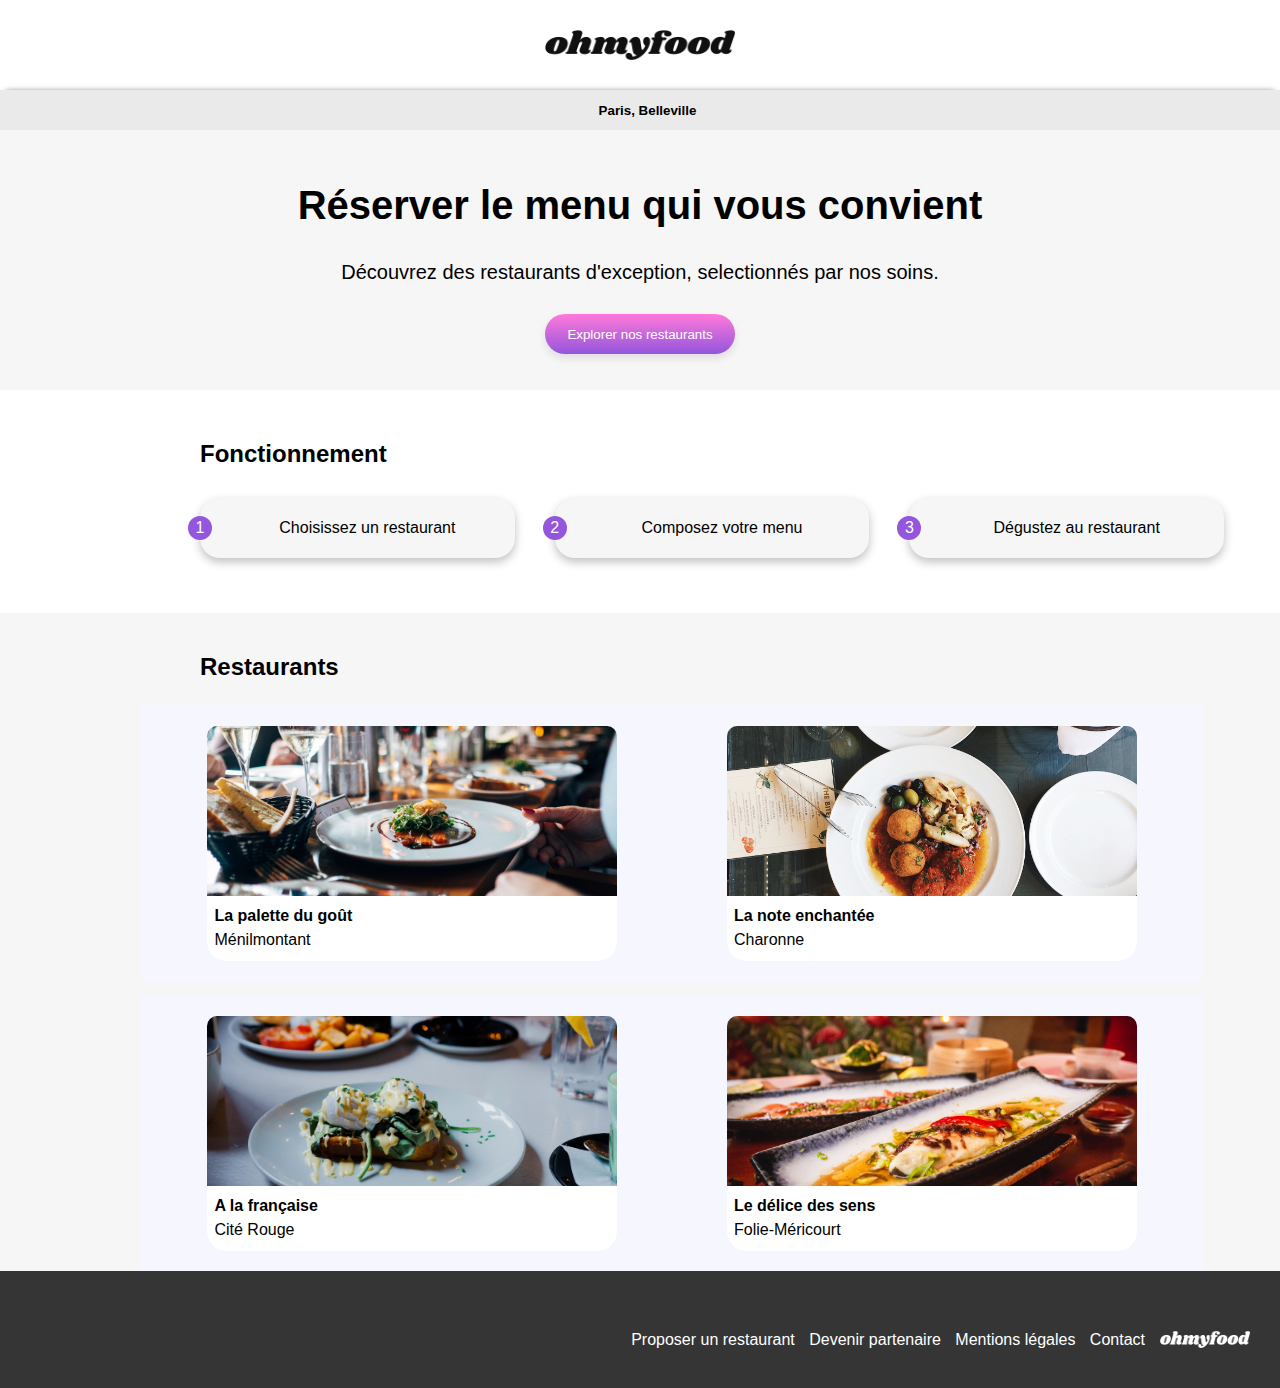
==== index.html @ 3a4f60ce "init" ====
<!DOCTYPE html>
<html lang="fr">

<head>
    <meta charset="UTF-8">
    <meta name="viewport" content="width=device-width, initial-scale=1.0">
    <title>Oh my food</title>
    <link rel="preconnect" href="https://fonts.googleapis.com">
    <link rel="preconnect" href="https://fonts.gstatic.com" crossorigin>
    <link href="https://fonts.googleapis.com/css2?family=Raleway:wght@400;500;700&display=swap" rel="stylesheet">
    <link rel="stylesheet" href="https://cdnjs.cloudflare.com/ajax/libs/font-awesome/6.2.1/css/all.min.css"
        integrity="sha512-MV7K8+y+gLIBoVD59lQIYicR65iaqukzvf/nwasF0nqhPay5w/9lJmVM2hMDcnK1OnMGCdVK+iQrJ7lzPJQd1w=="
        crossorigin="anonymous" referrerpolicy="no-referrer" />
    <link rel="stylesheet" href="./Sass/style.css">
</head>

<body class="index-page">
    <header>
        <div class="logo">
            <img class="img" src="/images/myfood.png" alt="logo">
        </div>
        <button class="btn ombre-btn"><span class="marge-logo"><i class="fas fa-map-marker-alt"></i></span>Paris,
            Belleville</button>
    </header>
    <section class="section-color">
        <h2>Réserver le menu qui vous convient</h2>
        <p>Découvrez des restaurants d'exception, selectionnés par nos soins.</p>
        <div class="btn-violet-position">
            <button class="btn-violet">Explorer nos restaurants</button>
        </div>
    </section>
    <main>
       
            <div class="mot-fonctionnement">
                <h2>Fonctionnement</h2>
            </div>

            <div class="btn-fonctionnement-position">
                <div class="btn-fonctionnement">
                    <div class="btn-rond"><span>1</span></div>
                    <i class="fa-solid fa-mobile-screen" aria-hidden="true"></i>
                    <p>Choisissez un restaurant</p>
                </div>


                <div class="btn-fonctionnement">
                    <div class="btn-rond"><span>2</span></div>
                    <i class="fa fa-list" aria-hidden="true"></i>
                    <p>Composez votre menu</p>
                </div>


                <div class="btn-fonctionnement">
                <div class="btn-rond"><span>3</span></div>
                <i class="fa-solid fa-store btn-fonctionnement-store"></i><p>Dégustez au restaurant</p>
            </div>
        </div>
        <article>
            <div class="titre-restaurant fond-restaurant-gris">
                <h2 class="titre-restaurant">Restaurants</h2>
            </div>
            <div class="fond-gris">
                <div class="fond-restaurant">
                    <img class="img-restaurant" src="/images/image.a.jpg" alt="image1">
                    <p class="texte-restaurant-gras">La palette du goût</p>
                    <p class="texte-restaurant">Ménilmontant</p>
                    <span class="span-coeur"><i class="fa-regular fa-heart"></i><i class="fa-solid fa-heart"></i></span>
                </div>
                <div class="fond-restaurant">
                    <img class="img-restaurant" src="/images/image.b.jpg" alt="image2">
                    <p class="texte-restaurant-gras">La note enchantée</p>
                    <p class="texte-restaurant">Charonne</p>
                    <span class="span-coeur"><i class="fa-regular fa-heart"></i><i class="fa-solid fa-heart"></i></span>
                </div>
            </div>
            <div class="fond-gris">
                <div class="fond-restaurant">
                    <img class="img-restaurant" src="/images/image.c.jpg" alt="image3">
                    <p class="texte-restaurant-gras">A la française</p>
                    <p class="texte-restaurant">Cité Rouge</p>
                    <span class="span-coeur"><i class="fa-regular fa-heart coeur-vide"></i><i
                            class="fa-solid fa-heart coeur-rempli"></i></span>
                </div>
                <div class="fond-restaurant marge-ajustement">
                    <img class="img-restaurant" src="/images/image.d.jpg" alt="image4">
                    <p class="texte-restaurant-gras">Le délice des sens</p>
                    <p class="texte-restaurant">Folie-Méricourt</p>
                    <span class="span-coeur"><i class="fa-regular fa-heart heart-icon"></i><i
                            class="fa-solid fa-heart"></i></span>
                </div>
            </div>
            
        </article>
    </main>
    <footer class="footer">
        <img class="footer-logo" src="/images/myfood.png" alt="logo"></img>
        <nav>
        <i class="fa fa-cutlery"></i><a href="#">Proposer un restaurant</a>
        <i class="fa-solid fa-handshake-angle"></i><a href="#">Devenir partenaire</a>
        <a href="#">Mentions légales</a>
        <a href="#">Contact</a>
        </nav>
    </footer>
</body>

</html>
---- Sass/style.css ----
@charset "UTF-8";
/*BODY*/
@import url("https://fonts.googleapis.com/css2?family=Lemon&family=Open+Sans:wght@300&family=Shrikhand&display=swap");
body {
  margin: 0;
  font-family: "Roboto", sans-serif;
}

/*SECTION*/
article {
  background-color: #f6f6f6;
}

.section-color {
  background-color: #f6f6f6;
  padding-top: 20px;
  padding-bottom: 1px;
}

.section-color h2 {
  max-width: 70%;
  white-space: normal;
  text-align: center;
  margin-left: auto;
  margin-right: auto;
}

.section-color p {
  max-width: 90%;
  white-space: normal;
  text-align: center;
  margin-left: auto;
  margin-right: auto;
}

/*FONCTIONNEMENT*/
.mot-fonctionnement {
  margin-top: 50px;
  margin-bottom: 30px;
  margin-left: 20px;
}

.btn-fonctionnement-position {
  display: flex;
  flex-direction: column;
  align-items: center;
  padding-bottom: 30px;
}

.btn-fonctionnement {
  display: flex;
  justify-content: center;
  align-items: center;
  gap: 20px;
  background-color: #F6F6F6;
  border-radius: 20px;
  margin-bottom: 25px;
  position: relative;
  box-shadow: 0px 4px 10px 0px rgba(0, 0, 0, 0.2509803922);
  height: 60px;
  width: 90%;
}

.btn-rond {
  width: 24px;
  height: 24px;
  border-radius: 50%;
  background-color: #9356DC;
  color: #FFFFFF;
  display: flex;
  justify-content: center;
  align-items: center;
  position: absolute;
  left: -12px;
}

.btn-fonctionnement-store {
  color: #9474FF;
}

.rond-un:before {
  content: "❶";
  font-size: 25px;
  color: #9474FF;
}

.rond-deux:before {
  content: "❷";
  font-size: 25px;
  color: #9474FF;
}

.rond-trois:before {
  content: "❸";
  font-size: 25px;
  color: #9474FF;
}

.position-symbole {
  position: relative;
}

.position-symbole-abso {
  position: absolute;
  left: 5px;
  top: 30px;
}

.position-symbole-abso-deux {
  position: absolute;
  top: 115px;
  left: 10px;
}

.position-symbole-abso-trois {
  position: absolute;
  top: 200px;
  left: 10px;
}

/*RESTAURANTS*/
.fond-gris {
  background-color: #f6f6ff;
  display: flex;
  flex-direction: column;
  align-items: center;
  gap: 15px;
  margin-top: 15px;
}

.fond-restaurant-gris {
  background-color: #f6f6f6;
  padding: 20px;
}

.fond-restaurant {
  width: 90%;
  height: 235px;
  background-color: white;
  border-radius: 20px;
}

.img-restaurant {
  width: 100%;
  height: 170px;
  border-top-left-radius: 10px;
  border-top-right-radius: 10px;
  -o-object-fit: cover;
     object-fit: cover;
}

.texte-restaurant-gras {
  font-weight: bold;
  margin-top: 7px;
  margin-left: 7px;
}

.texte-restaurant {
  margin-top: -10px;
  margin-left: 7px;
}

.titre-restaurant {
  margin-bottom: -5px;
}

.marge-ajustement {
  margin-bottom: 60px;
}

/*ICONE COEUR*/
.span-coeur {
  position: relative;
  left: 270px;
  top: -40px;
}

.body.index-page i {
  position: absolute;
}

.icone-coeur {
  position: relative;
  bottom: 50px;
  left: 290px;
  cursor: pointer;
}

.coeur-rempli {
  opacity: 0;
}

.coeur-rempli:hover,
.coeur-rempli.clicked {
  opacity: 1;
  color: #9474FF;
}

.coeur-vide:hover,
.coeur-vide.clicked {
  opacity: 1;
  color: #9474FF;
}

.coeur-vide.clicked {
  transform: scale(1.2); /* Ajustez la mise à l'échelle selon vos préférences */
}

/* //Tablette
 @media (min-width: 769px) and (max-width: 1023px) {
   .titre-restaurant {
     color: red;
   }
 }

 //Desktop
 @media screen and (min-width: 1024px) {
   .titre-restaurant {
     color: blue;
   }
 } */
@media screen and (min-width: 1024px) {
  .btn {
    box-shadow: none;
  }
  .logo {
    padding: 30px;
  }
  .section-color h2 {
    font-size: 40px;
  }
  .section-color p {
    font-size: 20px;
  }
  h2 {
    margin-left: 180px;
  }
  .btn-fonctionnement-position {
    flex-direction: row;
    width: 80%;
    gap: 40px;
    margin-left: 200px;
  }
  .position-symbole-abso-deux {
    top: 0px;
    left: 390px;
  }
  .position-symbole-abso-trois {
    top: 0px;
    left: 900px;
  }
  .titre-restaurant {
    display: flex;
    flex-direction: column;
  }
  .fond-restaurant {
    width: 40%;
  }
  article .fond-gris {
    width: 80%;
    flex-direction: row;
    justify-content: space-around;
    margin-left: 140px;
    padding: 20px;
  }
  .marge-ajustement {
    margin-bottom: 0px;
  }
  .span-coeur {
    left: 470px;
  }
}
/*SECTION*/
@font-face {
  font-family: "Shrikhand";
  src: url("chemin/vers/votre-police/Shrikhand-Regular.ttf") format("truetype");
}
h2.texte-menu {
  font-family: "Shrikhand", sans-serif;
}

.img-haut {
  width: 100%;
  height: 300px;
  -o-object-fit: cover;
     object-fit: cover;
}

.fond-blanc {
  background-color: white;
  border-radius: 20px;
  width: 100%;
  height: 70px;
  box-shadow: 0 4px 8px rgba(0, 0, 0, 0.1);
}

.fond-blanc-position {
  display: flex;
  flex-direction: column;
  align-items: center;
  gap: 15px;
  margin-bottom: 40px;
}

.span {
  display: flex;
  align-items: center;
  justify-content: space-between;
}

.marge-h {
  margin-top: 10px;
  margin-left: 20px;
}

.marge-p {
  margin-top: -25px;
  margin-left: 20px;
}

.marge-euro {
  margin-right: 20px;
  font-weight: bold;
}

.texte-avec-bordure {
  position: relative;
}

.texte-avec-bordure::after {
  content: "";
  position: absolute;
  top: 20px;
  left: 0;
  width: 5%;
  border-bottom: 3px solid lightgreen; /* Bordure solide de couleur noire */
}

@keyframes fadeIn {
  0% {
    opacity: 0;
    transform: translateY(20px);
  }
  100% {
    opacity: 1;
    transform: translateY(0);
  }
}
.retard1,
.retard2,
.retard3,
.retard4 .retard5 .retard6 .retard7 .retard8 {
  opacity: 0;
  transform: translateY(20px);
  animation: fadeIn 0.5s ease-in-out;
}

/* Ajoutez un délai différent pour chaque élément retardé */
.retard1 {
  animation-delay: 0.3s;
}

.retard2 {
  animation-delay: 0.6s;
}

.retard3 {
  animation-delay: 0.9s;
}

.retard4 {
  animation-delay: 1s;
}

/* Déclenchez l'animation lorsque l'élément devient visible */
.retard1,
.retard2,
.retard3,
.retard4 {
  opacity: 1;
  transform: translateY(0);
}

.main {
  display: flex;
  justify-content: center;
  background-color: #f6f6f6;
  position: relative;
  border-radius: 30px 30px 0 0;
  z-index: 1;
}

.position-btn-commander {
  display: flex;
  align-items: center;
  flex-direction: column;
}

.img-position {
  position: relative;
  top: 30px;
}

@media screen and (min-width: 1024px) {
  .main {
    width: 70%;
    display: flex;
  }
  .fond-blanc-position {
    width: 800px;
  }
  .centre {
    display: flex;
    justify-content: center;
  }
  h2.texte-menu {
    margin-top: 40px;
    margin-bottom: 40px;
  }
  .ajustement-span {
    margin-top: 20px;
  }
}
.position-image {
  position: relative;
  top: 20px;
}

.image-fond {
  width: 230px;
  height: 35px;
  padding: 20px;
}

.position-logo {
  display: flex;
  justify-content: center;
}

.logo {
  display: flex;
  justify-content: center;
}

.marge-logo {
  margin-right: 15px;
}

.img {
  width: 190px;
  height: 30px;
}

.btn {
  width: 100%;
  height: 40px;
  border: transparent;
  font-weight: bold;
  background-color: #eaeaea;
  box-shadow: 0 -4px 6px -6px #333;
}

.btn-violet-position {
  display: flex;
  justify-content: center;
  margin-top: 30px;
  margin-bottom: 35px;
}

.btn-violet {
  color: white;
  background: linear-gradient(#FF79DA, #9356DC);
  box-shadow: 0 4px 8px rgba(0, 0, 0, 0.1);
  border: 1px;
  border-radius: 20px;
  height: 40px;
  width: 190px;
  transition-property: transform;
}
.btn-violet:hover {
  transform: scale(1.01);
  filter: brightness(1.1);
}

.btn-violet_menu {
  color: white;
  background: linear-gradient(#FF79DA, #9356DC);
  box-shadow: 0 4px 8px rgba(0, 0, 0, 0.1);
  border: 1px;
  border-radius: 20px;
  height: 40px;
  width: 190px;
  transition-property: transform;
  margin-bottom: 40px;
}
.btn-violet_menu:hover {
  transform: scale(1.01);
  filter: brightness(1.1);
}

.footer {
  background-color: #353535;
  color: white;
  padding: 8px;
}
.footer-logo {
  filter: brightness(0) invert(1);
  width: 90px;
  height: 17px;
  margin-bottom: 10px;
  padding: 10px;
  margin-top: 30px;
}

nav {
  padding: 5px;
  margin-top: 35px;
  margin-bottom: 5px;
}

nav a {
  text-decoration: none;
  color: white;
  margin-left: 10px;
}

nav span {
  margin-right: 10px;
}

@media screen and (min-width: 768px) {
  .footer-logo {
    order: 5;
  }
  .footer {
    display: flex;
    justify-content: flex-end;
    padding: 20px;
  }
}/*# sourceMappingURL=style.css.map */
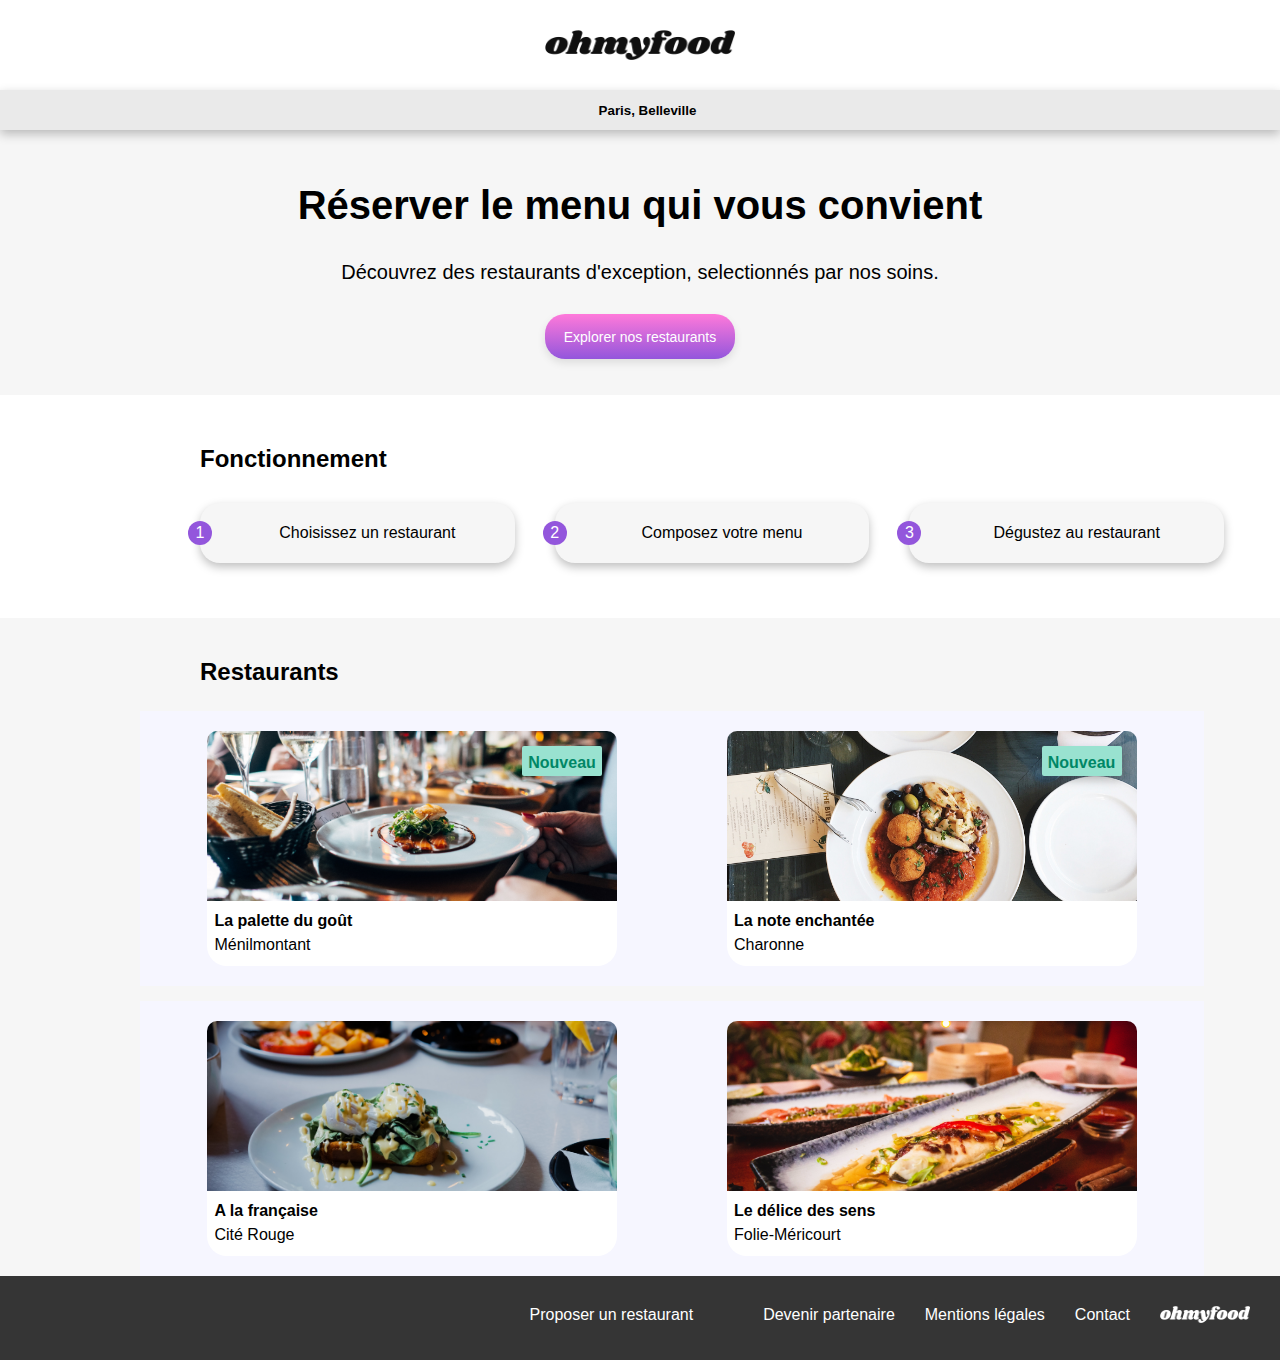
==== commit 4527c658: "Ajout animation css" ====
--- a/index.html
+++ b/index.html
@@ -15,11 +15,14 @@
 </head>
 
 <body class="index-page">
+    <div class="tasse">
+        <div class="poignee"></div>
+      </div>
     <header>
         <div class="logo">
             <img class="img" src="/images/myfood.png" alt="logo">
         </div>
-        <button class="btn ombre-btn"><span class="marge-logo"><i class="fas fa-map-marker-alt"></i></span>Paris,
+        <button class="btn"><span class="marge-logo"><i class="fas fa-map-marker-alt"></i></span>Paris,
             Belleville</button>
     </header>
     <section class="section-color">
@@ -63,14 +66,16 @@
                 <div class="fond-restaurant">
                     <img class="img-restaurant" src="/images/image.a.jpg" alt="image1">
                     <p class="texte-restaurant-gras">La palette du goût</p>
+                    <div class="nouveau">Nouveau</div>
                     <p class="texte-restaurant">Ménilmontant</p>
-                    <span class="span-coeur"><i class="fa-regular fa-heart"></i><i class="fa-solid fa-heart"></i></span>
+                    <span class="span-coeur"><i class="fa-regular fa-heart coeur-vide"></i><i class="fa-solid fa-heart coeur-rempli"></i></span>
                 </div>
                 <div class="fond-restaurant">
                     <img class="img-restaurant" src="/images/image.b.jpg" alt="image2">
                     <p class="texte-restaurant-gras">La note enchantée</p>
+                    <div class="nouveau">Nouveau</div>
                     <p class="texte-restaurant">Charonne</p>
-                    <span class="span-coeur"><i class="fa-regular fa-heart"></i><i class="fa-solid fa-heart"></i></span>
+                    <span class="span-coeur"><i class="fa-regular fa-heart coeur-vide"></i><i class="fa-solid fa-heart coeur-rempli"></i></span>
                 </div>
             </div>
             <div class="fond-gris">
@@ -85,8 +90,8 @@
                     <img class="img-restaurant" src="/images/image.d.jpg" alt="image4">
                     <p class="texte-restaurant-gras">Le délice des sens</p>
                     <p class="texte-restaurant">Folie-Méricourt</p>
-                    <span class="span-coeur"><i class="fa-regular fa-heart heart-icon"></i><i
-                            class="fa-solid fa-heart"></i></span>
+                    <span class="span-coeur"><i class="fa-regular fa-heart coeur-vide"></i><i
+                            class="fa-solid fa-heart coeur-rempli"></i></span>
                 </div>
             </div>
             
@@ -94,12 +99,12 @@
     </main>
     <footer class="footer">
         <img class="footer-logo" src="/images/myfood.png" alt="logo"></img>
-        <nav>
-        <i class="fa fa-cutlery"></i><a href="#">Proposer un restaurant</a>
-        <i class="fa-solid fa-handshake-angle"></i><a href="#">Devenir partenaire</a>
-        <a href="#">Mentions légales</a>
-        <a href="#">Contact</a>
-        </nav>
+        <div class="footer_affichage">
+        <span><i class="fa fa-cutlery nav-link"></i></span><a href="#" class="nav-link">Proposer un restaurant</a></div>
+        <div class="footer_affichage"><span><i class="fa-solid fa-handshake-angle nav-link"></i></span><a href="#" class="nav-link">Devenir partenaire</a></div>
+       <div class="footer_affichage"> <a href="#" class="nav-link">Mentions légales</a></div>
+        <div class="footer_affichage"><a href="#" class="nav-link">Contact</a></div>
+        
     </footer>
 </body>
 
--- a/Sass/style.css
+++ b/Sass/style.css
@@ -78,46 +78,6 @@
   color: #9474FF;
 }
 
-.rond-un:before {
-  content: "❶";
-  font-size: 25px;
-  color: #9474FF;
-}
-
-.rond-deux:before {
-  content: "❷";
-  font-size: 25px;
-  color: #9474FF;
-}
-
-.rond-trois:before {
-  content: "❸";
-  font-size: 25px;
-  color: #9474FF;
-}
-
-.position-symbole {
-  position: relative;
-}
-
-.position-symbole-abso {
-  position: absolute;
-  left: 5px;
-  top: 30px;
-}
-
-.position-symbole-abso-deux {
-  position: absolute;
-  top: 115px;
-  left: 10px;
-}
-
-.position-symbole-abso-trois {
-  position: absolute;
-  top: 200px;
-  left: 10px;
-}
-
 /*RESTAURANTS*/
 .fond-gris {
   background-color: #f6f6ff;
@@ -138,6 +98,7 @@
   height: 235px;
   background-color: white;
   border-radius: 20px;
+  position: relative;
 }
 
 .img-restaurant {
@@ -168,57 +129,23 @@
   margin-bottom: 60px;
 }
 
-/*ICONE COEUR*/
-.span-coeur {
-  position: relative;
-  left: 270px;
-  top: -40px;
-}
-
-.body.index-page i {
-  position: absolute;
-}
-
-.icone-coeur {
-  position: relative;
-  bottom: 50px;
-  left: 290px;
-  cursor: pointer;
-}
-
-.coeur-rempli {
-  opacity: 0;
-}
-
-.coeur-rempli:hover,
-.coeur-rempli.clicked {
-  opacity: 1;
-  color: #9474FF;
-}
-
-.coeur-vide:hover,
-.coeur-vide.clicked {
-  opacity: 1;
-  color: #9474FF;
-}
-
-.coeur-vide.clicked {
-  transform: scale(1.2); /* Ajustez la mise à l'échelle selon vos préférences */
-}
-
-/* //Tablette
- @media (min-width: 769px) and (max-width: 1023px) {
-   .titre-restaurant {
-     color: red;
-   }
- }
-
- //Desktop
- @media screen and (min-width: 1024px) {
-   .titre-restaurant {
-     color: blue;
-   }
- } */
+.nouveau {
+  width: 80px;
+  height: 22px;
+  border-radius: 2px;
+  color: #008766;
+  background-color: #99E2D0;
+  box-shadow: 0px 4px 10px 0px rgba(0, 0, 0, 0.2509803922);
+  position: absolute;
+  top: 15px;
+  right: 15px;
+  text-align: center;
+  padding-top: 8px;
+  font-weight: 600;
+}
+
+/*TABLETTE*/
+/*DESKTOP*/
 @media screen and (min-width: 1024px) {
   .btn {
     box-shadow: none;
@@ -240,14 +167,6 @@
     width: 80%;
     gap: 40px;
     margin-left: 200px;
-  }
-  .position-symbole-abso-deux {
-    top: 0px;
-    left: 390px;
-  }
-  .position-symbole-abso-trois {
-    top: 0px;
-    left: 900px;
   }
   .titre-restaurant {
     display: flex;
@@ -292,8 +211,24 @@
   width: 100%;
   height: 70px;
   box-shadow: 0 4px 8px rgba(0, 0, 0, 0.1);
-}
-
+  overflow: hidden;
+  position: relative;
+  animation: anim 1s linear forwards;
+}
+
+@media (max-width: 1024px) {
+  .fond-blanc.retard2:hover h4,
+  .fond-blanc.retard2:hover p,
+  .fond-blanc.retard1:hover h4,
+  .fond-blanc.retard1:hover p,
+  .fond-blanc.retard3:hover h4,
+  .fond-blanc.retard3:hover p {
+    width: 150px;
+    text-overflow: ellipsis;
+    white-space: nowrap;
+    overflow: hidden;
+  }
+}
 .fond-blanc-position {
   display: flex;
   flex-direction: column;
@@ -306,6 +241,7 @@
   display: flex;
   align-items: center;
   justify-content: space-between;
+  position: relative;
 }
 
 .marge-h {
@@ -401,6 +337,38 @@
   top: 30px;
 }
 
+/*ANIMATION VALIDE*/
+.icone-check {
+  opacity: 0;
+  display: flex;
+  background-color: #99E2D0;
+  border-radius: 0px 15px 15px 0px;
+  position: absolute;
+  right: 0px;
+  bottom: 0px;
+  width: 84px;
+  height: 72px;
+  transition: opacity 0.3s;
+  align-items: center;
+  justify-content: center;
+  align-content: center;
+  flex-direction: column-reverse;
+  flex-wrap: wrap;
+}
+
+.fond-blanc:hover .icone-check {
+  opacity: 1;
+}
+
+.icone-check .fa-circle-check {
+  color: #99E2D0;
+  background-color: white;
+  -webkit-background-clip: text;
+  -webkit-text-fill-color: transparent;
+}
+
+/*TABLETTE*/
+/*DESKTOP*/
 @media screen and (min-width: 1024px) {
   .main {
     width: 70%;
@@ -457,7 +425,7 @@
   border: transparent;
   font-weight: bold;
   background-color: #eaeaea;
-  box-shadow: 0 -4px 6px -6px #333;
+  box-shadow: 0px 4px 10px 0px rgba(0, 0, 0, 0.2509803922);
 }
 
 .btn-violet-position {
@@ -471,15 +439,20 @@
   color: white;
   background: linear-gradient(#FF79DA, #9356DC);
   box-shadow: 0 4px 8px rgba(0, 0, 0, 0.1);
+  cursor: pointer;
   border: 1px;
   border-radius: 20px;
-  height: 40px;
+  height: 45px;
   width: 190px;
-  transition-property: transform;
+  font-size: 14px;
+  font-weight: 500;
+  transition-property: transform, box-shadow;
 }
 .btn-violet:hover {
-  transform: scale(1.01);
+  transform: scale(1);
   filter: brightness(1.1);
+  box-shadow: 0 12px 24px rgba(0, 0, 0, 0.3);
+  transition: 0.5s;
 }
 
 .btn-violet_menu {
@@ -487,21 +460,26 @@
   background: linear-gradient(#FF79DA, #9356DC);
   box-shadow: 0 4px 8px rgba(0, 0, 0, 0.1);
   border: 1px;
-  border-radius: 20px;
-  height: 40px;
-  width: 190px;
+  border-radius: 25px;
+  height: 48px;
+  width: 180px;
+  font-size: 14px;
   transition-property: transform;
   margin-bottom: 40px;
 }
 .btn-violet_menu:hover {
-  transform: scale(1.01);
+  transform: scale(1);
   filter: brightness(1.1);
+  box-shadow: 0 12px 24px rgba(0, 0, 0, 0.3);
+  transition: 0.5s;
 }
 
 .footer {
   background-color: #353535;
-  color: white;
   padding: 8px;
+  display: flex;
+  flex-direction: column;
+  justify-content: space-between;
 }
 .footer-logo {
   filter: brightness(0) invert(1);
@@ -511,30 +489,155 @@
   padding: 10px;
   margin-top: 30px;
 }
-
-nav {
-  padding: 5px;
-  margin-top: 35px;
-  margin-bottom: 5px;
-}
-
-nav a {
+.footer_affichage {
+  display: flex;
+  align-items: center;
+  color: #FFFFFF;
+  height: 25px;
+  gap: 10px;
+}
+
+.nav-link {
   text-decoration: none;
   color: white;
-  margin-left: 10px;
-}
-
-nav span {
-  margin-right: 10px;
-}
-
-@media screen and (min-width: 768px) {
+  margin-bottom: 25px;
+  margin-left: 30px;
+}
+
+/*TABLETTE*/
+@media (min-width: 769px) and (max-width: 1023px) {
+  .footer {
+    flex-direction: row;
+    justify-content: flex-end;
+    align-items: flex-end;
+    /* Autres styles pour la tablette */
+  }
+}
+/* DESKTOP */
+@media screen and (min-width: 1024px) {
+  .footer {
+    flex-direction: row;
+    justify-content: flex-end;
+    align-items: flex-end;
+    padding: 20px;
+    /* Autres styles pour le bureau */
+  }
   .footer-logo {
     order: 5;
-  }
-  .footer {
-    display: flex;
-    justify-content: flex-end;
-    padding: 20px;
+    margin: 0px 0px 7px 20px;
+    /* Autres styles pour le bureau spécifiquement pour .footer-logo */
+  }
+}
+.span-coeur {
+  /*Pour la page menu*/
+  /********/
+}
+.span-coeur .menu-page {
+  position: relative;
+}
+.span-coeur .coeur-rempli {
+  opacity: 0;
+  position: absolute;
+  font-size: 25px;
+  right: 50px;
+  bottom: 20px;
+}
+.span-coeur .coeur-rempli_menu {
+  opacity: 0;
+  position: absolute;
+  font-size: 25px;
+  right: 50px;
+  bottom: 20px;
+}
+.span-coeur .coeur-vide {
+  opacity: 1;
+  position: absolute;
+  font-size: 25px;
+  right: 50px;
+  bottom: 20px;
+}
+.span-coeur_menu {
+  opacity: 1;
+  position: absolute;
+  font-size: 25px;
+  right: 50px;
+  bottom: 20px;
+}
+
+.span-coeur:hover .coeur-vide {
+  opacity: 0;
+}
+.span-coeur:hover .coeur-rempli {
+  opacity: 1;
+  color: #9747FF;
+}
+
+.tasse {
+  position: absolute;
+  height: 140px;
+  width: 180px;
+  border: 6px solid purple;
+  top: 50%;
+  left: 45%;
+  border-radius: 0px 0px 70px 70px;
+  background: url(/images/coffee.png);
+  box-shadow: 0px 0px 0px 6px black;
+  background-repeat: repeat-x;
+  background-position: 0px 140px;
+  animation: fadeInAndOut 1s forwards, fillAndLoader 2.5s infinite, spin 1.2s linear infinite;
+  opacity: 0;
+}
+
+@keyframes fadeInAndOut {
+  0% {
+    opacity: 1;
+  }
+  80% {
+    opacity: 1;
+  }
+  100% {
+    opacity: 0;
+    display: none;
+  }
+}
+@keyframes fillAndLoader {
+  0%, 100% {
+    background-position: 0px 140px;
+    opacity: 1;
+  }
+  20% {
+    background-position: -450px 100px;
+    opacity: 0.5;
+  }
+  40% {
+    background-position: -900px 50px;
+    opacity: 1;
+  }
+  80% {
+    background-position: -1350px -40px;
+    opacity: 0.5;
+  }
+  100% {
+    background-position: 0px 140px;
+    opacity: 1;
+  }
+}
+.poignee {
+  height: 70px;
+  width: 40px;
+  background-color: transparent;
+  border: 6px solid black;
+  position: relative;
+  left: 186px;
+  top: 2px;
+  border-radius: 0px 25px 80px 0px;
+}
+
+@keyframes spin {
+  0% {
+    transform: rotate(0deg);
+  }
+  100% {
+    transform: rotate(360deg);
   }
 }/*# sourceMappingURL=style.css.map */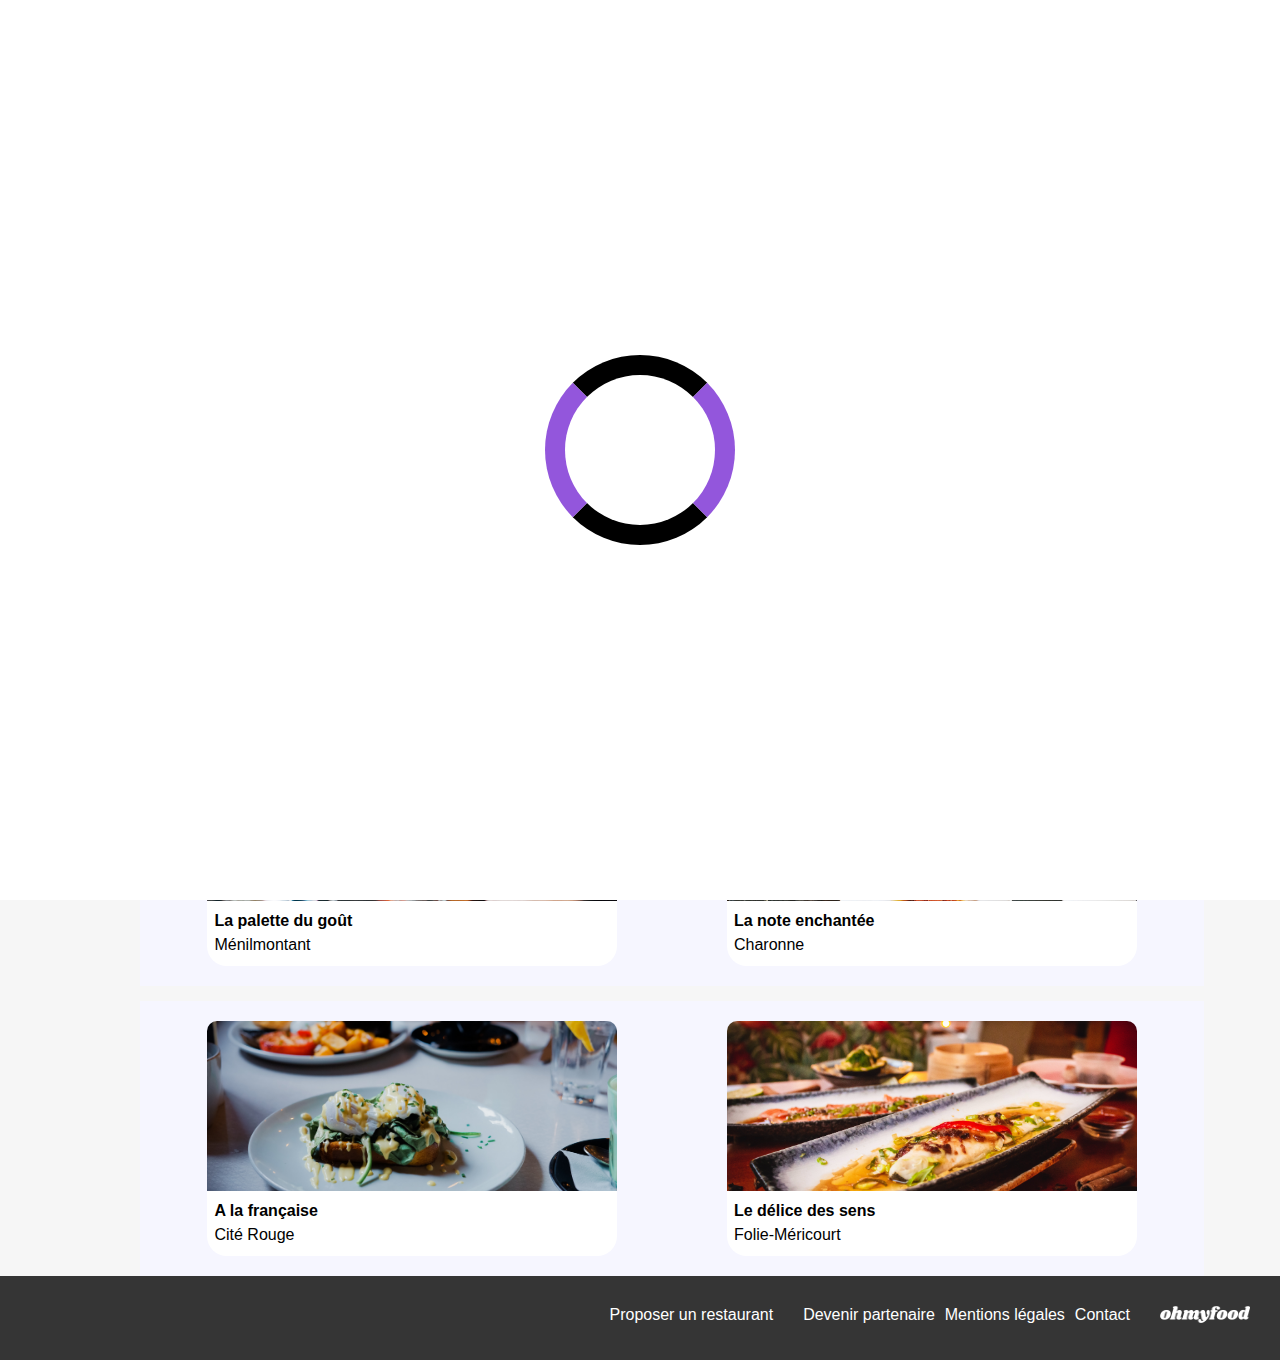
==== commit b7bc752f: "Modification du loader" ====
--- a/index.html
+++ b/index.html
@@ -15,12 +15,12 @@
 </head>
 
 <body class="index-page">
-    <div class="tasse">
-        <div class="poignee"></div>
-      </div>
+    <div class="loader">
+        <div class="loader_rond"></div>
+    </div>
     <header>
         <div class="logo">
-            <img class="img" src="/images/myfood.png" alt="logo">
+            <img class="img" src="./images/myfood.png" alt="logo">
         </div>
         <button class="btn"><span class="marge-logo"><i class="fas fa-map-marker-alt"></i></span>Paris,
             Belleville</button>
@@ -33,29 +33,30 @@
         </div>
     </section>
     <main>
-       
-            <div class="mot-fonctionnement">
-                <h2>Fonctionnement</h2>
+
+        <div class="mot-fonctionnement">
+            <h2>Fonctionnement</h2>
+        </div>
+
+        <div class="btn-fonctionnement-position">
+            <div class="btn-fonctionnement">
+                <div class="btn-rond"><span>1</span></div>
+                <i class="fa-solid fa-mobile-screen" aria-hidden="true"></i>
+                <p><strong>Choisissez un restaurant</strong></p>
             </div>
 
-            <div class="btn-fonctionnement-position">
-                <div class="btn-fonctionnement">
-                    <div class="btn-rond"><span>1</span></div>
-                    <i class="fa-solid fa-mobile-screen" aria-hidden="true"></i>
-                    <p>Choisissez un restaurant</p>
-                </div>
+
+            <div class="btn-fonctionnement">
+                <div class="btn-rond"><span>2</span></div>
+                <i class="fa fa-list" aria-hidden="true"></i>
+                <p><strong>Composez votre menu</strong></p>
+            </div>
 
 
-                <div class="btn-fonctionnement">
-                    <div class="btn-rond"><span>2</span></div>
-                    <i class="fa fa-list" aria-hidden="true"></i>
-                    <p>Composez votre menu</p>
-                </div>
-
-
-                <div class="btn-fonctionnement">
+            <div class="btn-fonctionnement">
                 <div class="btn-rond"><span>3</span></div>
-                <i class="fa-solid fa-store btn-fonctionnement-store"></i><p>Dégustez au restaurant</p>
+                <i class="fa-solid fa-store btn-fonctionnement-store"></i>
+                <p><strong>Dégustez au restaurant</strong></p>
             </div>
         </div>
         <article>
@@ -64,47 +65,55 @@
             </div>
             <div class="fond-gris">
                 <div class="fond-restaurant">
-                    <img class="img-restaurant" src="/images/image.a.jpg" alt="image1">
+                    <a href="menu.html">
+                    <img class="img-restaurant" src="./images/image.a.jpg" alt="image1"></a>
                     <p class="texte-restaurant-gras">La palette du goût</p>
                     <div class="nouveau">Nouveau</div>
                     <p class="texte-restaurant">Ménilmontant</p>
-                    <span class="span-coeur"><i class="fa-regular fa-heart coeur-vide"></i><i class="fa-solid fa-heart coeur-rempli"></i></span>
+                    <span class="span-coeur"><i class="fa-regular fa-heart coeur-vide"></i><i
+                            class="fa-solid fa-heart coeur-rempli"></i></span>
                 </div>
                 <div class="fond-restaurant">
-                    <img class="img-restaurant" src="/images/image.b.jpg" alt="image2">
+                    <a href="la-note-enchantee.html">
+                    <img class="img-restaurant" src="./images/image.b.jpg" alt="image2"></a>
                     <p class="texte-restaurant-gras">La note enchantée</p>
                     <div class="nouveau">Nouveau</div>
                     <p class="texte-restaurant">Charonne</p>
-                    <span class="span-coeur"><i class="fa-regular fa-heart coeur-vide"></i><i class="fa-solid fa-heart coeur-rempli"></i></span>
+                    <span class="span-coeur"><i class="fa-regular fa-heart coeur-vide"></i><i
+                            class="fa-solid fa-heart coeur-rempli"></i></span>
                 </div>
             </div>
             <div class="fond-gris">
                 <div class="fond-restaurant">
-                    <img class="img-restaurant" src="/images/image.c.jpg" alt="image3">
+                    <a href="a-la-francaise.html">
+                    <img class="img-restaurant" src="./images/image.c.jpg" alt="image3"></a>
                     <p class="texte-restaurant-gras">A la française</p>
                     <p class="texte-restaurant">Cité Rouge</p>
                     <span class="span-coeur"><i class="fa-regular fa-heart coeur-vide"></i><i
                             class="fa-solid fa-heart coeur-rempli"></i></span>
                 </div>
                 <div class="fond-restaurant marge-ajustement">
-                    <img class="img-restaurant" src="/images/image.d.jpg" alt="image4">
+                    <a href="le-delice-des-sens.html">
+                    <img class="img-restaurant" src="./images/image.d.jpg" alt="image4"></a>
                     <p class="texte-restaurant-gras">Le délice des sens</p>
                     <p class="texte-restaurant">Folie-Méricourt</p>
                     <span class="span-coeur"><i class="fa-regular fa-heart coeur-vide"></i><i
                             class="fa-solid fa-heart coeur-rempli"></i></span>
                 </div>
             </div>
-            
+
         </article>
     </main>
     <footer class="footer">
-        <img class="footer-logo" src="/images/myfood.png" alt="logo"></img>
+        <img class="footer-logo" src="./images/myfood.png" alt="logo"></img>
         <div class="footer_affichage">
-        <span><i class="fa fa-cutlery nav-link"></i></span><a href="#" class="nav-link">Proposer un restaurant</a></div>
-        <div class="footer_affichage"><span><i class="fa-solid fa-handshake-angle nav-link"></i></span><a href="#" class="nav-link">Devenir partenaire</a></div>
-       <div class="footer_affichage"> <a href="#" class="nav-link">Mentions légales</a></div>
+            <span><i class="fa fa-cutlery nav-link"></i></span><a href="#" class="nav-link">Proposer un restaurant</a>
+        </div>
+        <div class="footer_affichage"><span><i class="fa-solid fa-handshake-angle nav-link"></i></span><a href="#"
+                class="nav-link">Devenir partenaire</a></div>
+        <div class="footer_affichage"> <a href="#" class="nav-link">Mentions légales</a></div>
         <div class="footer_affichage"><a href="#" class="nav-link">Contact</a></div>
-        
+
     </footer>
 </body>
 
--- a/Sass/style.css
+++ b/Sass/style.css
@@ -272,6 +272,14 @@
   border-bottom: 3px solid lightgreen; /* Bordure solide de couleur noire */
 }
 
+.retard1,
+.retard2,
+.retard3 {
+  opacity: 0;
+  transform: translateY(20px);
+  animation: fadeIn 0.5s ease-in-out forwards;
+}
+
 @keyframes fadeIn {
   0% {
     opacity: 0;
@@ -282,39 +290,17 @@
     transform: translateY(0);
   }
 }
-.retard1,
-.retard2,
-.retard3,
-.retard4 .retard5 .retard6 .retard7 .retard8 {
-  opacity: 0;
-  transform: translateY(20px);
-  animation: fadeIn 0.5s ease-in-out;
-}
-
 /* Ajoutez un délai différent pour chaque élément retardé */
 .retard1 {
-  animation-delay: 0.3s;
+  animation-delay: 0.2s;
 }
 
 .retard2 {
-  animation-delay: 0.6s;
+  animation-delay: 0.9s;
 }
 
 .retard3 {
-  animation-delay: 0.9s;
-}
-
-.retard4 {
-  animation-delay: 1s;
-}
-
-/* Déclenchez l'animation lorsque l'élément devient visible */
-.retard1,
-.retard2,
-.retard3,
-.retard4 {
-  opacity: 1;
-  transform: translateY(0);
+  animation-delay: 1.5s;
 }
 
 .main {
@@ -344,11 +330,11 @@
   background-color: #99E2D0;
   border-radius: 0px 15px 15px 0px;
   position: absolute;
-  right: 0px;
+  right: -50px;
   bottom: 0px;
   width: 84px;
   height: 72px;
-  transition: opacity 0.3s;
+  transition: opacity 0.3s, right 0.5s ease-in-out; /* Ajout de la transition pour la propriété "right" */
   align-items: center;
   justify-content: center;
   align-content: center;
@@ -358,6 +344,7 @@
 
 .fond-blanc:hover .icone-check {
   opacity: 1;
+  right: 0;
 }
 
 .icone-check .fa-circle-check {
@@ -501,7 +488,7 @@
   text-decoration: none;
   color: white;
   margin-bottom: 25px;
-  margin-left: 30px;
+  margin-left: 10px;
 }
 
 /*TABLETTE*/
@@ -528,111 +515,107 @@
     /* Autres styles pour le bureau spécifiquement pour .footer-logo */
   }
 }
-.span-coeur {
-  /*Pour la page menu*/
-  /********/
-}
-.span-coeur .menu-page {
-  position: relative;
-}
-.span-coeur .coeur-rempli {
+.coeur-rempli {
   opacity: 0;
   position: absolute;
   font-size: 25px;
   right: 50px;
   bottom: 20px;
 }
-.span-coeur .coeur-rempli_menu {
-  opacity: 0;
+
+.coeur-vide {
+  opacity: 1;
   position: absolute;
   font-size: 25px;
   right: 50px;
   bottom: 20px;
 }
-.span-coeur .coeur-vide {
-  opacity: 1;
-  position: absolute;
-  font-size: 25px;
-  right: 50px;
-  bottom: 20px;
-}
-.span-coeur_menu {
-  opacity: 1;
-  position: absolute;
-  font-size: 25px;
-  right: 50px;
-  bottom: 20px;
-}
 
 .span-coeur:hover .coeur-vide {
   opacity: 0;
 }
+
 .span-coeur:hover .coeur-rempli {
   opacity: 1;
   color: #9747FF;
 }
 
-.tasse {
-  position: absolute;
-  height: 140px;
-  width: 180px;
-  border: 6px solid purple;
-  top: 50%;
-  left: 45%;
-  border-radius: 0px 0px 70px 70px;
-  background: url(/images/coffee.png);
-  box-shadow: 0px 0px 0px 6px black;
-  background-repeat: repeat-x;
-  background-position: 0px 140px;
-  animation: fadeInAndOut 1s forwards, fillAndLoader 2.5s infinite, spin 1.2s linear infinite;
+.menu-page {
+  position: relative;
+}
+
+.coeur-rempli_menu {
   opacity: 0;
-}
-
-@keyframes fadeInAndOut {
+  position: absolute;
+  font-size: 25px;
+  left: 240px;
+  bottom: 20px;
+}
+
+.coeur-vide_menu {
+  opacity: 1;
+  position: absolute;
+  font-size: 25px;
+  left: 240px;
+  bottom: 20px;
+}
+
+.span:hover .coeur-vide_menu {
+  opacity: 0;
+}
+
+.span:hover .coeur-rempli_menu {
+  opacity: 1;
+  color: #9747FF;
+}
+
+/*DESKTOP*/
+@media screen and (min-width: 1024px) {
+  .coeur-rempli_menu {
+    left: 450px;
+    bottom: 45px;
+  }
+  .coeur-vide_menu {
+    left: 450px;
+    bottom: 45px;
+  }
+}
+.loader {
+  position: fixed;
+  height: 100%;
+  width: 100%;
+  z-index: 1000;
+  background-color: white;
+  display: flex;
+  justify-content: center;
+  align-items: center;
+  animation: loader 0.5s ease-out;
+  animation-delay: 1.2s;
+  animation-fill-mode: both;
+}
+
+.loader_rond {
+  border: 20px solid #9356DC;
+  border-top: 20px solid black;
+  border-bottom: 20px solid black;
+  border-radius: 70%;
+  width: 150px;
+  height: 150px;
+  animation: spin 1.2s linear infinite;
+}
+
+@keyframes loader {
   0% {
     opacity: 1;
   }
-  80% {
-    opacity: 1;
+  50% {
+    opacity: 0.5;
   }
   100% {
     opacity: 0;
-    display: none;
-  }
-}
-@keyframes fillAndLoader {
-  0%, 100% {
-    background-position: 0px 140px;
-    opacity: 1;
-  }
-  20% {
-    background-position: -450px 100px;
-    opacity: 0.5;
-  }
-  40% {
-    background-position: -900px 50px;
-    opacity: 1;
-  }
-  80% {
-    background-position: -1350px -40px;
-    opacity: 0.5;
-  }
-  100% {
-    background-position: 0px 140px;
-    opacity: 1;
-  }
-}
-.poignee {
-  height: 70px;
-  width: 40px;
-  background-color: transparent;
-  border: 6px solid black;
-  position: relative;
-  left: 186px;
-  top: 2px;
-  border-radius: 0px 25px 80px 0px;
-}
-
+    z-index: -1000;
+  }
+}
 @keyframes spin {
   0% {
     transform: rotate(0deg);
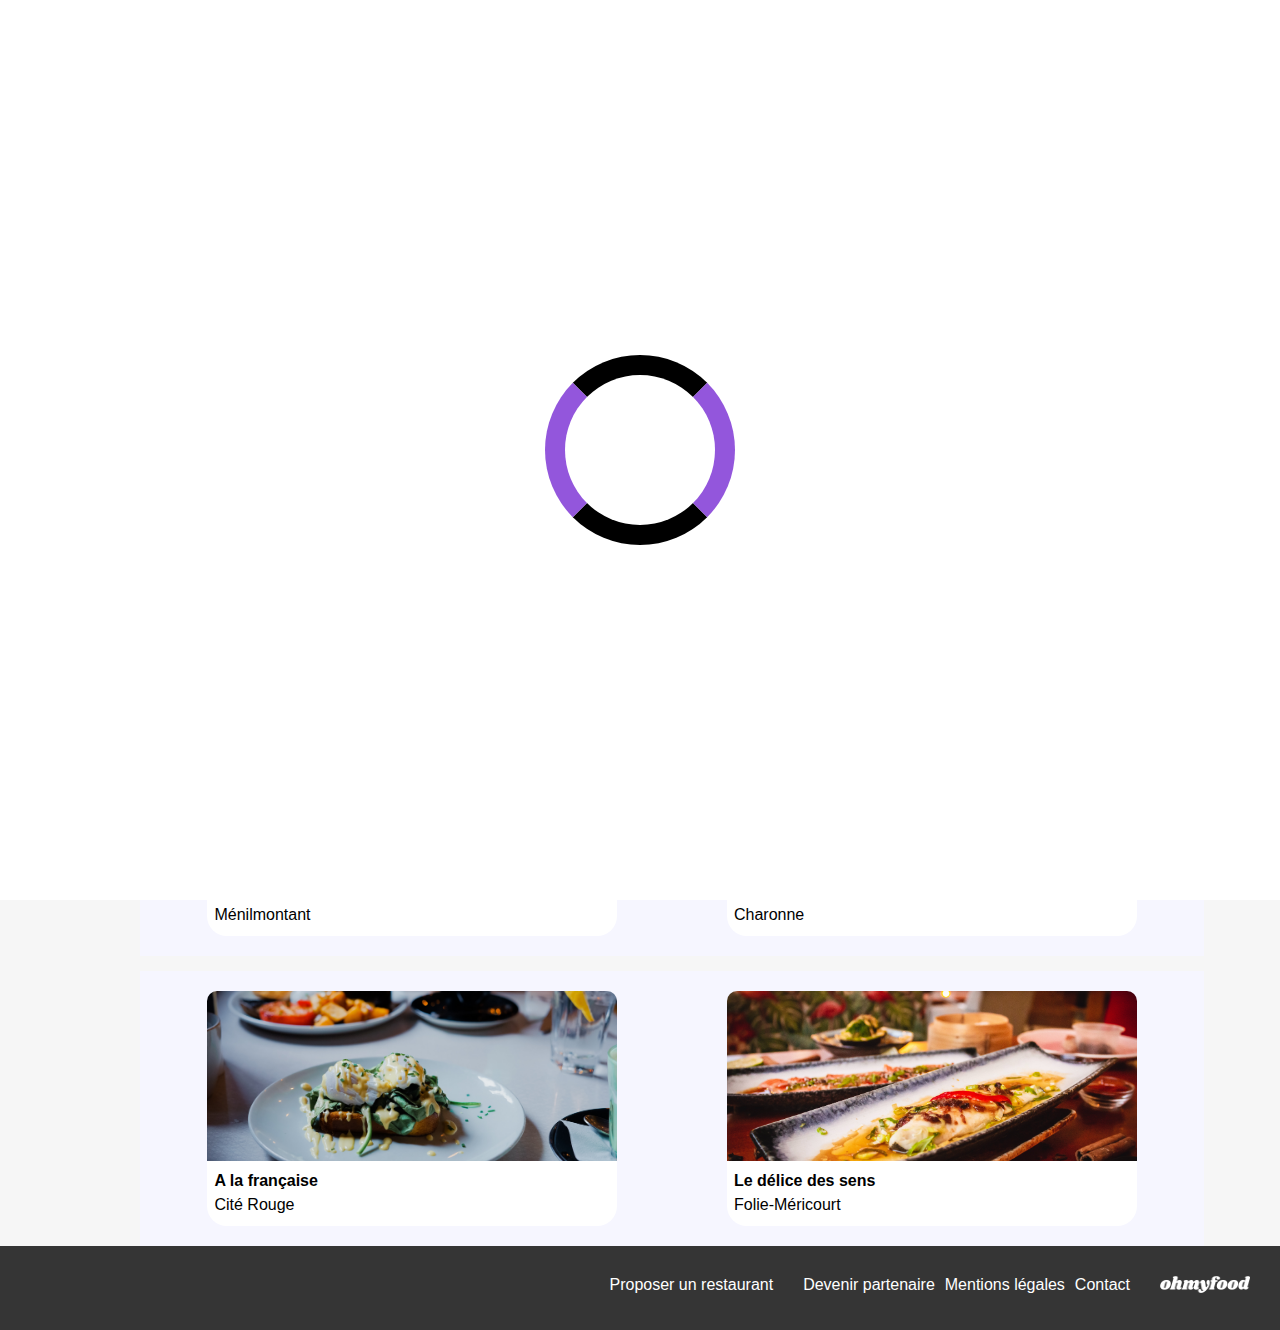
==== commit f8e6b72b: "Fermetures balises" ====
--- a/index.html
+++ b/index.html
@@ -105,7 +105,7 @@
         </article>
     </main>
     <footer class="footer">
-        <img class="footer-logo" src="./images/myfood.png" alt="logo"></img>
+        <img class="footer-logo" src="./images/myfood.png" alt="logo">
         <div class="footer_affichage">
             <span><i class="fa fa-cutlery nav-link"></i></span><a href="#" class="nav-link">Proposer un restaurant</a>
         </div>
--- a/Sass/style.css
+++ b/Sass/style.css
@@ -323,7 +323,7 @@
   top: 30px;
 }
 
-/*ANIMATION VALIDE*/
+/*SELECTEUR DE PLATS*/
 .icone-check {
   opacity: 0;
   display: flex;
@@ -332,7 +332,7 @@
   position: absolute;
   right: -50px;
   bottom: 0px;
-  width: 84px;
+  width: 64px;
   height: 72px;
   transition: opacity 0.3s, right 0.5s ease-in-out; /* Ajout de la transition pour la propriété "right" */
   align-items: center;
@@ -352,6 +352,7 @@
   background-color: white;
   -webkit-background-clip: text;
   -webkit-text-fill-color: transparent;
+  font-size: 25px;
 }
 
 /*TABLETTE*/
@@ -379,12 +380,14 @@
 .position-image {
   position: relative;
   top: 20px;
+  display: flex;
+  align-items: center;
+  justify-content: space-around;
 }
 
 .image-fond {
-  width: 230px;
-  height: 35px;
-  padding: 20px;
+  width: 150px;
+  height: 25px;
 }
 
 .position-logo {
@@ -392,9 +395,20 @@
   justify-content: center;
 }
 
+/*FLECHE*/
+.position-fleche {
+  position: fixed;
+  left: 10px;
+}
+
+.fa-arrow-left {
+  color: black;
+}
+
 .logo {
   display: flex;
   justify-content: center;
+  padding: 15px;
 }
 
 .marge-logo {
@@ -521,6 +535,9 @@
   font-size: 25px;
   right: 50px;
   bottom: 20px;
+  background: linear-gradient(#FF79DA, #9356DC);
+  -webkit-background-clip: text;
+  -webkit-text-fill-color: transparent;
 }
 
 .coeur-vide {
@@ -532,12 +549,13 @@
 }
 
 .span-coeur:hover .coeur-vide {
+  transition: 0.5s linear;
   opacity: 0;
 }
 
 .span-coeur:hover .coeur-rempli {
+  transition: 0.5s linear;
   opacity: 1;
-  color: #9747FF;
 }
 
 .menu-page {
@@ -550,6 +568,9 @@
   font-size: 25px;
   left: 240px;
   bottom: 20px;
+  background: linear-gradient(#FF79DA, #9356DC);
+  -webkit-background-clip: text;
+  -webkit-text-fill-color: transparent;
 }
 
 .coeur-vide_menu {
@@ -561,12 +582,13 @@
 }
 
 .span:hover .coeur-vide_menu {
+  transition: 0.5s linear;
   opacity: 0;
 }
 
 .span:hover .coeur-rempli_menu {
+  transition: 0.5s linear;
   opacity: 1;
-  color: #9747FF;
 }
 
 /*DESKTOP*/
